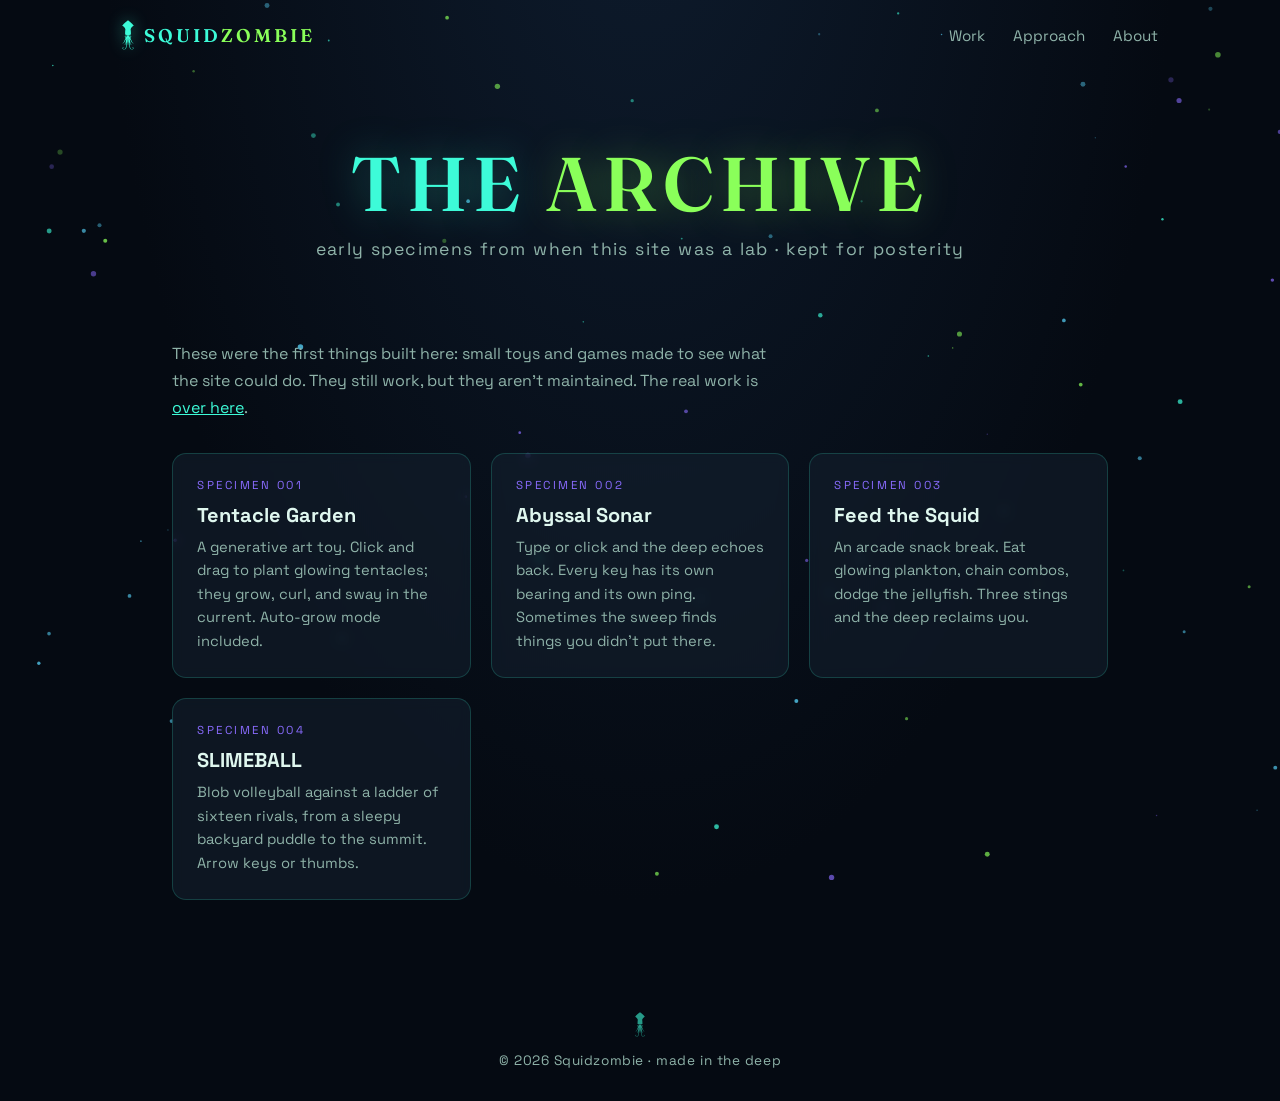
==== experiments/index.html @ 4d89b8b9 "Redesign homepage as a portfolio with a classic squid logo The homepage now leads with the work inst" ====
<!DOCTYPE html>
<html lang="en">
<head>
  <meta charset="UTF-8">
  <meta name="viewport" content="width=device-width, initial-scale=1.0">
  <title>The archive — SQUIDZOMBIE</title>
  <meta name="description" content="Early experiments from when squidzombie.com was a lab: a generative art toy, a sonar sound toy, and two little games. Kept for posterity.">
  <meta name="robots" content="noindex">
  <link rel="preconnect" href="https://fonts.googleapis.com">
  <link rel="preconnect" href="https://fonts.gstatic.com" crossorigin>
  <link href="https://fonts.googleapis.com/css2?family=Fraunces:ital,opsz,wght@0,9..144,400..700;1,9..144,400..700&family=Space+Grotesk:wght@400;500;700&display=swap" rel="stylesheet">
  <link rel="stylesheet" href="../css/style.css">
  <link rel="icon" href="../favicon.svg" type="image/svg+xml">
  <link rel="apple-touch-icon" href="../apple-touch-icon.png">
</head>
<body>
  <canvas id="abyss" aria-hidden="true"></canvas>
  <svg class="sprite" aria-hidden="true" focusable="false">
    <!-- The Squidzombie mark (also favicon.svg). sz-body has open eye sockets; sz-mark adds the pupils. -->
    <symbol id="sz-body" viewBox="0 0 100 128"><path d="M50 2C55.5 6.5 67 14 74.2 24.4C68.6 27.4 63.2 31.6 60.9 38.8C61.9 46 62.4 53.5 62.2 60.6C58.4 62 54.2 62.7 50 62.7C45.8 62.7 41.6 62 37.8 60.6C37.6 53.5 38.1 46 39.1 38.8C36.8 31.6 31.4 27.4 25.8 24.4C33 14 44.5 6.5 50 2Z"/><path fill-rule="evenodd" d="M50 63.7C57.6 63.7 63.6 64.9 63.6 68.6C63.6 72 60 74.6 57.6 77.4L42.4 77.4C40 74.6 36.4 72 36.4 68.6C36.4 64.9 42.4 63.7 50 63.7ZM38.8 68.6a3.3 3.3 0 1 0 6.6 0a3.3 3.3 0 1 0 -6.6 0ZM54.6 68.6a3.3 3.3 0 1 0 6.6 0a3.3 3.3 0 1 0 -6.6 0Z"/><path d="M49.7 76.2C49.8 76.6 50 77.7 50.2 78.8C50.3 79.9 50.5 81.3 50.7 82.5C50.9 83.8 51 85.2 51.1 86.3C51.2 87.5 51.3 88.4 51.3 89.5C51.3 90.5 51.2 91.5 51.2 92.5C51.2 93.5 51.1 94.5 51.1 95.5C51.2 96.5 51.2 97.4 51.4 98.4C51.5 99.4 51.7 100.5 51.9 101.4C52.1 102.4 52.4 103.3 52.6 104.1C52.7 104.9 53 105.6 53.1 105.9L53.3 105.9L53.5 105.9C53.5 105.5 53.4 104.7 53.3 103.9C53.2 103.2 53.1 102.2 53 101.2C52.9 100.3 52.8 99.2 52.8 98.3C52.7 97.3 52.8 96.5 52.9 95.6C52.9 94.6 53.1 93.7 53.2 92.7C53.4 91.7 53.5 90.7 53.6 89.6C53.7 88.5 53.8 87.4 53.8 86.2C53.8 85 53.7 83.6 53.7 82.3C53.7 81 53.6 79.5 53.5 78.5C53.5 77.4 53.5 76.3 53.5 75.8ZM52.6 76C52.8 76.6 53.2 78 53.6 79.4C53.9 80.7 54.4 82.6 54.8 84.1C55.2 85.5 55.5 86.8 55.8 88.2C56.1 89.5 56.4 90.8 56.7 92.1C57.1 93.3 57.4 94.6 57.8 95.7C58.2 96.9 58.6 97.9 59.1 98.9C59.5 99.9 60 100.9 60.5 101.6C61.1 102.4 61.7 103 62.3 103.3C62.8 103.6 63.6 103.4 64.1 103.4C64.6 103.4 65 103.3 65.2 103.2L65.2 103L65.2 102.8C65 102.7 64.5 102.7 64.1 102.6C63.6 102.5 63.1 102.5 62.8 102.2C62.4 102 62.1 101.6 61.8 100.9C61.5 100.2 61.1 99.2 60.7 98.3C60.4 97.3 60.1 96.2 59.8 95.1C59.6 94 59.4 92.8 59.1 91.6C58.9 90.3 58.8 89 58.6 87.6C58.4 86.3 58.1 84.9 57.9 83.4C57.6 81.9 57.3 80 57.1 78.6C56.8 77.3 56.6 75.8 56.6 75.2ZM55.6 75.7C55.9 76.1 56.6 77.2 57.2 78.3C57.8 79.3 58.6 80.7 59.3 81.8C59.9 83 60.5 84.1 61.1 85.2C61.7 86.4 62.3 87.7 62.9 88.8C63.4 90 64.1 91.2 64.7 92.1C65.3 93.1 66 94 66.7 94.7C67.3 95.5 68 96.2 68.7 96.7C69.4 97.2 70.1 97.6 70.8 97.6C71.5 97.7 72.2 97.4 72.7 97.2C73.2 97 73.7 96.7 73.8 96.6L73.8 96.4L73.8 96.2C73.5 96.2 72.9 96.4 72.5 96.4C72 96.5 71.4 96.6 70.9 96.5C70.4 96.4 70.1 96.1 69.6 95.6C69.2 95.1 68.6 94.4 68.1 93.7C67.5 92.9 67 92 66.5 91.1C66 90.1 65.6 89 65.1 87.8C64.6 86.7 64.2 85.3 63.7 84.1C63.2 82.9 62.7 81.6 62.1 80.4C61.6 79.1 60.9 77.7 60.4 76.6C59.9 75.5 59.4 74.3 59.2 73.9ZM51.6 76.6C51.8 77.5 52.2 80.3 52.5 82C52.7 83.7 53 84.9 53.2 86.8C53.5 88.7 53.9 91.8 54.1 93.5C54.3 95.3 54.3 95.9 54.5 97.5C54.6 99.1 54.7 101.6 54.8 103.1C54.9 104.6 55 105.2 55.2 106.5C55.3 107.8 55.6 109.7 55.8 110.8C55.9 112 56 112.4 56.3 113.4C56.5 114.4 57.1 115.9 57.5 116.9C57.9 117.8 58.1 118.2 58.7 119C59.3 119.7 60.3 120.9 61 121.6C61.6 122.2 61.9 122.5 62.7 122.8C63.4 123.1 64.7 123.4 65.5 123.6C66.3 123.7 66.7 123.6 67.5 123.5C68.2 123.3 69.3 123 69.9 122.7C70.5 122.4 70.7 122.2 71.2 121.7C71.6 121.2 72.3 120.3 72.6 119.7C72.9 119.1 73.2 118.9 73.1 118.3C73.1 117.7 72.8 116.6 72.5 116C72.2 115.5 71.9 115.3 71.4 115C70.9 114.7 70.1 114.4 69.6 114.3C69.2 114.3 69 114.6 68.6 114.9C68.2 115.2 67.7 115.8 67.5 116.1C67.2 116.3 67.1 116.5 67 116.6L67.2 116.8L67.4 117C67.5 117 67.7 116.8 68 116.6C68.3 116.4 68.8 115.8 69.1 115.7C69.4 115.5 69.5 115.5 69.6 115.6C69.8 115.7 69.9 116 70.1 116.3C70.2 116.6 70.4 116.9 70.5 117.2C70.7 117.5 70.8 117.8 70.9 118.1C70.9 118.4 71 118.5 70.8 118.9C70.7 119.4 70.2 120.2 69.9 120.6C69.7 121 69.6 121.2 69.1 121.4C68.7 121.6 67.8 121.8 67.3 121.9C66.7 121.9 66.3 122 65.7 121.9C65.1 121.7 64.1 121.5 63.5 121.2C63 120.9 62.8 120.7 62.3 120.2C61.8 119.6 60.9 118.5 60.4 117.8C59.9 117.1 59.7 116.8 59.4 116C59.1 115.1 58.7 113.8 58.4 112.9C58.2 112 58.2 111.6 58.1 110.5C57.9 109.4 57.7 107.5 57.6 106.3C57.5 105 57.5 104.5 57.4 103C57.3 101.5 57.2 98.9 57.1 97.3C57 95.7 57.1 95.1 56.9 93.3C56.7 91.5 56.4 88.4 56.1 86.4C55.9 84.5 55.7 83.2 55.5 81.5C55.3 79.8 54.9 77.1 54.8 76.2Z"/><path transform="matrix(-1 0 0 1 100 0)" d="M49.7 76.2C49.8 76.6 50 77.7 50.2 78.8C50.3 79.9 50.5 81.3 50.7 82.5C50.9 83.8 51 85.2 51.1 86.3C51.2 87.5 51.3 88.4 51.3 89.5C51.3 90.5 51.2 91.5 51.2 92.5C51.2 93.5 51.1 94.5 51.1 95.5C51.2 96.5 51.2 97.4 51.4 98.4C51.5 99.4 51.7 100.5 51.9 101.4C52.1 102.4 52.4 103.3 52.6 104.1C52.7 104.9 53 105.6 53.1 105.9L53.3 105.9L53.5 105.9C53.5 105.5 53.4 104.7 53.3 103.9C53.2 103.2 53.1 102.2 53 101.2C52.9 100.3 52.8 99.2 52.8 98.3C52.7 97.3 52.8 96.5 52.9 95.6C52.9 94.6 53.1 93.7 53.2 92.7C53.4 91.7 53.5 90.7 53.6 89.6C53.7 88.5 53.8 87.4 53.8 86.2C53.8 85 53.7 83.6 53.7 82.3C53.7 81 53.6 79.5 53.5 78.5C53.5 77.4 53.5 76.3 53.5 75.8ZM52.6 76C52.8 76.6 53.2 78 53.6 79.4C53.9 80.7 54.4 82.6 54.8 84.1C55.2 85.5 55.5 86.8 55.8 88.2C56.1 89.5 56.4 90.8 56.7 92.1C57.1 93.3 57.4 94.6 57.8 95.7C58.2 96.9 58.6 97.9 59.1 98.9C59.5 99.9 60 100.9 60.5 101.6C61.1 102.4 61.7 103 62.3 103.3C62.8 103.6 63.6 103.4 64.1 103.4C64.6 103.4 65 103.3 65.2 103.2L65.2 103L65.2 102.8C65 102.7 64.5 102.7 64.1 102.6C63.6 102.5 63.1 102.5 62.8 102.2C62.4 102 62.1 101.6 61.8 100.9C61.5 100.2 61.1 99.2 60.7 98.3C60.4 97.3 60.1 96.2 59.8 95.1C59.6 94 59.4 92.8 59.1 91.6C58.9 90.3 58.8 89 58.6 87.6C58.4 86.3 58.1 84.9 57.9 83.4C57.6 81.9 57.3 80 57.1 78.6C56.8 77.3 56.6 75.8 56.6 75.2ZM55.6 75.7C55.9 76.1 56.6 77.2 57.2 78.3C57.8 79.3 58.6 80.7 59.3 81.8C59.9 83 60.5 84.1 61.1 85.2C61.7 86.4 62.3 87.7 62.9 88.8C63.4 90 64.1 91.2 64.7 92.1C65.3 93.1 66 94 66.7 94.7C67.3 95.5 68 96.2 68.7 96.7C69.4 97.2 70.1 97.6 70.8 97.6C71.5 97.7 72.2 97.4 72.7 97.2C73.2 97 73.7 96.7 73.8 96.6L73.8 96.4L73.8 96.2C73.5 96.2 72.9 96.4 72.5 96.4C72 96.5 71.4 96.6 70.9 96.5C70.4 96.4 70.1 96.1 69.6 95.6C69.2 95.1 68.6 94.4 68.1 93.7C67.5 92.9 67 92 66.5 91.1C66 90.1 65.6 89 65.1 87.8C64.6 86.7 64.2 85.3 63.7 84.1C63.2 82.9 62.7 81.6 62.1 80.4C61.6 79.1 60.9 77.7 60.4 76.6C59.9 75.5 59.4 74.3 59.2 73.9ZM51.6 76.6C51.8 77.5 52.2 80.3 52.5 82C52.7 83.7 53 84.9 53.2 86.8C53.5 88.7 53.9 91.8 54.1 93.5C54.3 95.3 54.3 95.9 54.5 97.5C54.6 99.1 54.7 101.6 54.8 103.1C54.9 104.6 55 105.2 55.2 106.5C55.3 107.8 55.6 109.7 55.8 110.8C55.9 112 56 112.4 56.3 113.4C56.5 114.4 57.1 115.9 57.5 116.9C57.9 117.8 58.1 118.2 58.7 119C59.3 119.7 60.3 120.9 61 121.6C61.6 122.2 61.9 122.5 62.7 122.8C63.4 123.1 64.7 123.4 65.5 123.6C66.3 123.7 66.7 123.6 67.5 123.5C68.2 123.3 69.3 123 69.9 122.7C70.5 122.4 70.7 122.2 71.2 121.7C71.6 121.2 72.3 120.3 72.6 119.7C72.9 119.1 73.2 118.9 73.1 118.3C73.1 117.7 72.8 116.6 72.5 116C72.2 115.5 71.9 115.3 71.4 115C70.9 114.7 70.1 114.4 69.6 114.3C69.2 114.3 69 114.6 68.6 114.9C68.2 115.2 67.7 115.8 67.5 116.1C67.2 116.3 67.1 116.5 67 116.6L67.2 116.8L67.4 117C67.5 117 67.7 116.8 68 116.6C68.3 116.4 68.8 115.8 69.1 115.7C69.4 115.5 69.5 115.5 69.6 115.6C69.8 115.7 69.9 116 70.1 116.3C70.2 116.6 70.4 116.9 70.5 117.2C70.7 117.5 70.8 117.8 70.9 118.1C70.9 118.4 71 118.5 70.8 118.9C70.7 119.4 70.2 120.2 69.9 120.6C69.7 121 69.6 121.2 69.1 121.4C68.7 121.6 67.8 121.8 67.3 121.9C66.7 121.9 66.3 122 65.7 121.9C65.1 121.7 64.1 121.5 63.5 121.2C63 120.9 62.8 120.7 62.3 120.2C61.8 119.6 60.9 118.5 60.4 117.8C59.9 117.1 59.7 116.8 59.4 116C59.1 115.1 58.7 113.8 58.4 112.9C58.2 112 58.2 111.6 58.1 110.5C57.9 109.4 57.7 107.5 57.6 106.3C57.5 105 57.5 104.5 57.4 103C57.3 101.5 57.2 98.9 57.1 97.3C57 95.7 57.1 95.1 56.9 93.3C56.7 91.5 56.4 88.4 56.1 86.4C55.9 84.5 55.7 83.2 55.5 81.5C55.3 79.8 54.9 77.1 54.8 76.2Z"/></symbol>
    <symbol id="sz-mark" viewBox="0 0 100 128"><use href="#sz-body" width="100" height="128"/><circle cx="42.1" cy="68.9" r="1.95"/><circle cx="57.9" cy="68.9" r="1.95"/></symbol>
  </svg>

  <header class="site-header">
    <a class="wordmark" href="../" aria-label="Squidzombie home">
      <svg class="wordmark-mark" viewBox="25 1 50 124" aria-hidden="true"><use href="#sz-mark" width="100" height="128"/></svg>
      <span class="wordmark-text">SQUID<span class="wm-zombie">ZOMBIE</span></span>
    </a>
    <nav>
      <a href="../work/">Work</a>
      <a href="../#approach">Approach</a>
      <a href="../#about">About</a>
    </nav>
  </header>

  <main>
    <section class="hero work-hero">
      <h1 class="title">THE <span class="title-zombie">ARCHIVE</span></h1>
      <p class="tagline">early specimens from when this site was a lab &middot; kept for posterity</p>
    </section>

    <section class="section">
      <p class="section-blurb">These were the first things built here: small toys and games made to see what the site could do. They still work, but they aren’t maintained. The real work is <a href="../work/">over here</a>.</p>
      <div class="card-grid">
        <a class="card" href="tentacle-garden/">
          <div class="card-tag">SPECIMEN 001</div>
          <h3>Tentacle Garden</h3>
          <p>A generative art toy. Click and drag to plant glowing tentacles; they grow, curl, and sway in the current. Auto-grow mode included.</p>
        </a>
        <a class="card" href="abyssal-sonar/">
          <div class="card-tag">SPECIMEN 002</div>
          <h3>Abyssal Sonar</h3>
          <p>Type or click and the deep echoes back. Every key has its own bearing and its own ping. Sometimes the sweep finds things you didn’t put there.</p>
        </a>
        <a class="card" href="feed-the-squid/">
          <div class="card-tag">SPECIMEN 003</div>
          <h3>Feed the Squid</h3>
          <p>An arcade snack break. Eat glowing plankton, chain combos, dodge the jellyfish. Three stings and the deep reclaims you.</p>
        </a>
        <a class="card" href="slimeball/">
          <div class="card-tag">SPECIMEN 004</div>
          <h3>SLIMEBALL</h3>
          <p>Blob volleyball against a ladder of sixteen rivals, from a sleepy backyard puddle to the summit. Arrow keys or thumbs.</p>
        </a>
      </div>
    </section>
  </main>

  <footer class="site-footer">
    <svg class="footer-mark" viewBox="25 1 50 124" aria-hidden="true"><use href="#sz-mark" width="100" height="128"/></svg>
    <p>&copy; 2026 Squidzombie &middot; made in the deep</p>
  </footer>

  <script src="../js/main.js"></script>
</body>
</html>
---- css/style.css ----
/* ── squidzombie.com ─────────────────────────────────────────────── */

:root {
  --abyss: #050a12;
  --abyss-2: #0a1220;
  --ink: #dff7ef;
  --ink-dim: #8fb3a9;
  --biolume: #3dfbd8;
  --zombie: #8aff5a;
  --violet: #8a6cff;
  --card: rgba(20, 34, 48, 0.55);
  --card-border: rgba(61, 251, 216, 0.18);
  --ember: #ff8a3d;
  --serif: "Fraunces", Georgia, "Times New Roman", serif;
}

* { margin: 0; padding: 0; box-sizing: border-box; }

html { scroll-behavior: smooth; }

body {
  background: radial-gradient(ellipse at 50% -20%, #0e1c2e 0%, var(--abyss) 60%);
  color: var(--ink);
  font-family: "Space Grotesk", system-ui, -apple-system, sans-serif;
  min-height: 100vh;
  overflow-x: hidden;
}

/* particle canvas sits behind everything */
#abyss {
  position: fixed;
  inset: 0;
  z-index: 0;
  pointer-events: none;
}

.site-header, main, .site-footer {
  position: relative;
  z-index: 1;
}

/* holds the logo <symbol>s; never rendered itself */
.sprite { position: absolute; width: 0; height: 0; overflow: hidden; }

/* ── header ─────────────────────────────────────────────────────── */

.site-header {
  display: flex;
  justify-content: space-between;
  align-items: center;
  padding: 1.25rem 2rem;
  max-width: 1100px;
  margin: 0 auto;
}

.wordmark {
  display: inline-flex;
  align-items: center;
  gap: 0.65rem;
  color: var(--biolume);
  text-decoration: none;
}

.wordmark-mark {
  width: 12px;
  height: 30px;
  fill: currentColor;
  filter: drop-shadow(0 0 8px rgba(61, 251, 216, 0.45));
  transition: transform 0.35s cubic-bezier(0.2, 0.8, 0.2, 1);
}

.wordmark:hover .wordmark-mark { transform: translateY(-3px); }

.wordmark-text {
  font-family: var(--serif);
  font-weight: 600;
  font-size: 1.15rem;
  letter-spacing: 0.16em;
}

.wm-zombie { color: var(--zombie); }

.site-header nav a {
  color: var(--ink-dim);
  text-decoration: none;
  margin-left: 1.5rem;
  font-size: 0.95rem;
  transition: color 0.2s;
}

.site-header nav a:hover { color: var(--biolume); }

/* ── hero ───────────────────────────────────────────────────────── */

.hero {
  text-align: center;
  padding: 3rem 1.5rem 5rem;
  max-width: 800px;
  margin: 0 auto;
}

.title {
  font-family: var(--serif);
  font-weight: 600;
  font-size: clamp(2.6rem, 8vw, 4.75rem);
  line-height: 1.1;
  margin-top: 1.5rem;
  color: var(--biolume);
  text-shadow: 0 0 40px rgba(61, 251, 216, 0.35);
  letter-spacing: 0.08em;
}

.title-zombie {
  color: var(--zombie);
  text-shadow: 0 0 40px rgba(138, 255, 90, 0.35);
}

.tagline {
  color: var(--ink-dim);
  margin-top: 0.75rem;
  font-size: 1.1rem;
  letter-spacing: 0.08em;
}

.cta-row {
  margin-top: 2.25rem;
  display: flex;
  gap: 1rem;
  justify-content: center;
  flex-wrap: wrap;
}

.btn {
  padding: 0.8rem 1.8rem;
  border-radius: 999px;
  text-decoration: none;
  font-weight: 500;
  letter-spacing: 0.04em;
  transition: transform 0.15s, box-shadow 0.15s;
}

.btn:hover { transform: translateY(-2px); }

.btn-primary {
  background: var(--biolume);
  color: var(--abyss);
  box-shadow: 0 0 24px rgba(61, 251, 216, 0.4);
}

.btn-primary:hover { box-shadow: 0 0 36px rgba(61, 251, 216, 0.65); }

.btn-ghost {
  color: var(--biolume);
  border: 1px solid var(--card-border);
  background: rgba(61, 251, 216, 0.05);
}

.btn-ghost:hover { border-color: var(--biolume); }

/* ── sections ───────────────────────────────────────────────────── */

.section {
  max-width: 1000px;
  margin: 0 auto;
  padding: 4rem 2rem;
}

.section h2 {
  font-size: 1.8rem;
  margin-bottom: 0.75rem;
  letter-spacing: 0.02em;
}

.section-num {
  color: var(--violet);
  font-size: 1rem;
  vertical-align: middle;
  margin-right: 0.75rem;
  letter-spacing: 0.2em;
}

.section-blurb {
  color: var(--ink-dim);
  max-width: 60ch;
  line-height: 1.7;
  margin-bottom: 2rem;
}

/* ── experiment cards (the archive) ─────────────────────────────── */

.card-grid {
  display: grid;
  grid-template-columns: repeat(auto-fill, minmax(260px, 1fr));
  gap: 1.25rem;
}

.card {
  display: block;
  background: var(--card);
  border: 1px solid var(--card-border);
  border-radius: 14px;
  padding: 1.5rem;
  text-decoration: none;
  color: var(--ink);
  backdrop-filter: blur(6px);
  transition: transform 0.2s, border-color 0.2s, box-shadow 0.2s;
}

.card:hover {
  transform: translateY(-4px);
  border-color: rgba(61, 251, 216, 0.5);
  box-shadow: 0 8px 32px rgba(61, 251, 216, 0.12);
}

.card-tag {
  font-size: 0.72rem;
  letter-spacing: 0.22em;
  color: var(--violet);
  margin-bottom: 0.6rem;
}

.card h3 { margin-bottom: 0.5rem; font-size: 1.25rem; }

.card p { color: var(--ink-dim); font-size: 0.92rem; line-height: 1.6; }

.card-empty h3 { color: var(--ink-dim); }

/* ── footer ─────────────────────────────────────────────────────── */

.site-footer {
  text-align: center;
  padding: 3rem 1.5rem 2rem;
  color: var(--ink-dim);
  font-size: 0.85rem;
  letter-spacing: 0.04em;
}

.site-footer a {
  color: var(--ink-dim);
  text-underline-offset: 3px;
  text-decoration-color: rgba(143, 179, 169, 0.4);
  transition: color 0.2s;
}

.site-footer a:hover { color: var(--biolume); }

.footer-mark {
  display: block;
  width: 10px;
  height: 25px;
  margin: 0 auto 0.9rem;
  fill: var(--biolume);
  opacity: 0.6;
}

/* ── work page ──────────────────────────────────────────────────── */

.site-header nav a[aria-current="page"] { color: var(--biolume); }

.work-hero { padding-bottom: 1rem; }

.section-blurb a { color: var(--biolume); }

.project {
  background: var(--card);
  border: 1px solid var(--card-border);
  border-radius: 22px;
  padding: 2.25rem;
  backdrop-filter: blur(6px);
  overflow: hidden;
}

/* Several projects can share a section (Shipped holds Sable and FlowTime). */
.project + .project { margin-top: 2.5rem; }
.project[id] { scroll-margin-top: 2rem; }

.project-head {
  display: flex;
  gap: 1.5rem;
  align-items: center;
  flex-wrap: wrap;
}

.app-icon {
  width: 112px;
  height: 112px;
  border-radius: 25px;
  flex-shrink: 0;
  box-shadow: 0 0 32px rgba(61, 251, 216, 0.22);
}

.project-title { font-size: 2rem; margin-bottom: 0.4rem; }

.project-lede { font-size: 1.1rem; line-height: 1.6; max-width: 52ch; }

.project-meta {
  color: var(--ink-dim);
  font-size: 0.85rem;
  margin-top: 0.5rem;
  letter-spacing: 0.04em;
}

.project-label {
  color: var(--violet);
  font-size: 0.75rem;
  font-weight: 500;
  letter-spacing: 0.22em;
  text-transform: uppercase;
  margin: 3rem 0 1.1rem;
}

/* ── screenshot showcase: 3D coverflow + ambient glow ── */

.showcase {
  --w: clamp(176px, 24vw, 244px);
  position: relative;
  margin: 1.5rem -2.25rem 0;
  padding-top: 1.5rem;
}

.showcase-glow {
  position: absolute;
  left: 50%;
  top: 0;
  width: calc(var(--w) * 2.6);
  height: calc(var(--w) * 2.3);
  transform: translateX(-50%);
  pointer-events: none;
}

.showcase-glow img {
  position: absolute;
  inset: 0;
  width: 100%;
  height: 100%;
  object-fit: cover;
  filter: blur(70px) saturate(1.8);
  opacity: 0;
  transition: opacity 0.9s ease;
}

.showcase-glow img.on { opacity: 0.32; }

.showcase-stage {
  position: relative;
  height: calc(var(--w) * 2.172 + 2.5rem);
  perspective: 1300px;
  transform-style: preserve-3d;
  touch-action: pan-y;
  cursor: grab;
  user-select: none;
  -webkit-user-select: none;
  outline: none;
}

.showcase-stage.dragging { cursor: grabbing; }

.showcase-stage:focus-visible .slide.is-active .slide-card {
  outline: 2px solid var(--biolume);
  outline-offset: 6px;
}

.slide {
  position: absolute;
  left: 50%;
  top: 1rem;
  width: var(--w);
  margin: 0 0 0 calc(var(--w) / -2);
  transition:
    transform 0.65s cubic-bezier(0.2, 0.8, 0.2, 1),
    filter 0.65s cubic-bezier(0.2, 0.8, 0.2, 1),
    opacity 0.65s ease;
  will-change: transform, filter;
}

.slide-card {
  position: relative;
  border-radius: calc(var(--w) * 0.13);
  overflow: hidden;
  transform: rotateX(var(--ty, 0deg)) rotateY(var(--tx, 0deg));
  transition: transform 0.5s cubic-bezier(0.2, 0.8, 0.2, 1), box-shadow 0.5s;
  box-shadow:
    0 30px 60px -24px rgba(0, 0, 0, 0.8),
    0 0 0 1px rgba(255, 255, 255, 0.08);
}

.slide-card.tilting { transition: transform 0.12s linear, box-shadow 0.5s; }

.slide-card img {
  display: block;
  width: 100%;
  height: auto;
  pointer-events: none;
  -webkit-user-drag: none;
}

/* glass glare that follows the cursor on the front card */
.slide-card::after {
  content: "";
  position: absolute;
  inset: 0;
  border-radius: inherit;
  background: radial-gradient(
    circle at var(--gx, 30%) var(--gy, 0%),
    rgba(255, 255, 255, 0.28),
    transparent 50%
  );
  opacity: 0;
  transition: opacity 0.4s;
  pointer-events: none;
}

.slide.is-active .slide-card {
  box-shadow:
    0 40px 80px -24px rgba(0, 0, 0, 0.85),
    0 0 0 1px rgba(61, 251, 216, 0.28),
    0 0 60px rgba(61, 251, 216, 0.14);
}

.slide.is-active .slide-card.tilting::after { opacity: 1; }

.showcase-nav {
  position: absolute;
  top: calc(2.5rem + var(--w) * 1.086);
  z-index: 200;
  width: 50px;
  height: 50px;
  display: grid;
  place-items: center;
  border-radius: 50%;
  border: 1px solid rgba(255, 255, 255, 0.14);
  background: rgba(10, 18, 32, 0.45);
  backdrop-filter: blur(14px) saturate(1.5);
  -webkit-backdrop-filter: blur(14px) saturate(1.5);
  color: var(--ink);
  cursor: pointer;
  transform: translateY(-50%);
  transition: background 0.2s, border-color 0.2s, opacity 0.2s, transform 0.2s;
}

.showcase-nav svg {
  width: 22px;
  height: 22px;
  fill: none;
  stroke: currentColor;
  stroke-width: 2;
  stroke-linecap: round;
  stroke-linejoin: round;
}

.showcase-nav:hover:not(:disabled) {
  border-color: var(--biolume);
  background: rgba(61, 251, 216, 0.12);
  transform: translateY(-50%) scale(1.06);
}

.showcase-nav:disabled { opacity: 0.2; cursor: default; }

.showcase-nav.prev { left: 1.25rem; }
.showcase-nav.next { right: 1.25rem; }

.showcase-foot {
  position: relative;
  display: flex;
  align-items: flex-end;
  justify-content: space-between;
  gap: 1rem;
  padding: 0.5rem 2.25rem 0;
}

.showcase-count {
  color: var(--violet);
  font-size: 0.75rem;
  letter-spacing: 0.22em;
  font-variant-numeric: tabular-nums;
}

.showcase-caption {
  margin-top: 0.3rem;
  font-size: 1.05rem;
  font-weight: 500;
}

.showcase-caption.swap { animation: caption-in 0.5s ease; }

@keyframes caption-in {
  from { opacity: 0; transform: translateY(6px); filter: blur(4px); }
  to   { opacity: 1; transform: none; filter: none; }
}

.showcase-dots { display: flex; gap: 0.45rem; padding-bottom: 0.35rem; }

.showcase-dot {
  width: 8px;
  height: 8px;
  padding: 0;
  border: 0;
  border-radius: 99px;
  background: rgba(223, 247, 239, 0.25);
  cursor: pointer;
  transition: width 0.35s cubic-bezier(0.2, 0.8, 0.2, 1), background 0.35s;
}

.showcase-dot[aria-current="true"] {
  width: 28px;
  background: var(--biolume);
  box-shadow: 0 0 12px rgba(61, 251, 216, 0.7);
}

/* ── feature tiles ── */

.feature-grid {
  display: grid;
  grid-template-columns: repeat(3, 1fr);
  gap: 1rem;
}

.feature {
  position: relative;
  padding: 1.4rem 1.3rem 1.3rem;
  border-radius: 16px;
  border: 1px solid rgba(61, 251, 216, 0.1);
  background: linear-gradient(160deg, rgba(61, 251, 216, 0.06), rgba(138, 108, 255, 0.03) 60%, transparent);
  transition: border-color 0.25s, transform 0.25s;
}

.feature:hover { border-color: rgba(61, 251, 216, 0.35); transform: translateY(-3px); }

.feature-icon {
  width: 34px;
  height: 34px;
  padding: 6px;
  margin-bottom: 0.9rem;
  border-radius: 10px;
  background: rgba(61, 251, 216, 0.1);
  fill: none;
  stroke: var(--biolume);
  stroke-width: 1.7;
  stroke-linecap: round;
  stroke-linejoin: round;
  filter: drop-shadow(0 0 6px rgba(61, 251, 216, 0.45));
}

.feature h5 { font-size: 1.02rem; margin-bottom: 0.35rem; }

.feature p { color: var(--ink-dim); font-size: 0.9rem; line-height: 1.55; }

/* ── privacy band ── */

.refusal {
  display: grid;
  grid-template-columns: minmax(220px, 0.8fr) 1.2fr;
  gap: 2rem;
  align-items: center;
  margin-top: 1.75rem;
  padding: 1.75rem 2rem;
  border-radius: 18px;
  background:
    linear-gradient(var(--abyss-2), var(--abyss-2)) padding-box,
    linear-gradient(120deg, rgba(138, 255, 90, 0.6), rgba(61, 251, 216, 0.25), rgba(138, 108, 255, 0.6)) border-box;
  border: 1px solid transparent;
}

.refusal-kicker {
  display: block;
  color: var(--ink-dim);
  font-size: 0.72rem;
  letter-spacing: 0.2em;
  text-transform: uppercase;
}

.refusal-badge strong {
  display: block;
  margin: 0.35rem 0 0.9rem;
  font-size: clamp(1.6rem, 3.4vw, 2.2rem);
  line-height: 1.1;
  color: var(--zombie);
  text-shadow: 0 0 28px rgba(138, 255, 90, 0.45);
}

.refusal-list {
  list-style: none;
  display: grid;
  grid-template-columns: repeat(auto-fit, minmax(190px, 1fr));
  gap: 0.6rem 1.5rem;
}

.refusal-list li {
  display: flex;
  gap: 0.6rem;
  align-items: baseline;
  line-height: 1.45;
}

.refusal-list li::before {
  content: "✕";
  color: var(--violet);
  font-size: 0.8rem;
  font-weight: 700;
}

/* ── how it is built ── */

.built {
  display: grid;
  grid-template-columns: 1fr 1fr;
  gap: 2.5rem;
  align-items: start;
}

.built-story p { color: var(--ink-dim); line-height: 1.75; }

.built-story p + p { margin-top: 1rem; }

.spec { border-top: 1px solid var(--card-border); }

.spec div {
  display: grid;
  grid-template-columns: 6.5rem 1fr;
  gap: 1rem;
  padding: 0.7rem 0;
  border-bottom: 1px solid var(--card-border);
}

.spec dt {
  color: var(--violet);
  font-size: 0.72rem;
  letter-spacing: 0.18em;
  text-transform: uppercase;
  padding-top: 0.2rem;
}

.spec dd { font-size: 0.95rem; line-height: 1.5; }

.project-ctas { justify-content: flex-start; margin-top: 2.5rem; }

@media (max-width: 860px) {
  .feature-grid { grid-template-columns: repeat(2, 1fr); }
  .refusal, .built { grid-template-columns: 1fr; gap: 1.5rem; }
}

@media (max-width: 600px) {
  /* three nav links do not fit beside the wordmark: stack them */
  .site-header { flex-direction: column; gap: 0.6rem; padding: 1rem 1.25rem; }
  .site-header nav a { margin: 0 0.7rem; }
  .project { padding: 1.4rem; }
  .app-icon { width: 88px; height: 88px; border-radius: 20px; }
  .project-title { font-size: 1.6rem; }
  .showcase { --w: 58vw; margin: 1rem -1.4rem 0; }
  .showcase-nav { width: 42px; height: 42px; }
  .showcase-nav.prev { left: 0.5rem; }
  .showcase-nav.next { right: 0.5rem; }
  .showcase-foot { flex-direction: column; align-items: center; text-align: center; padding: 0.5rem 1.4rem 0; }
  .feature-grid { grid-template-columns: 1fr; }
  .refusal { padding: 1.4rem; }
}

@media (prefers-reduced-motion: reduce) {
  .slide, .slide-card, .showcase-glow img, .showcase-dot { transition: none; }
  .showcase-caption.swap { animation: none; }
}

/* ── work page: in-progress project (Squid) ─────────────────────── */
/* Sable wears the site's teal; Squid wears its violet. */

.project-wip {
  background:
    radial-gradient(ellipse at 100% 0%, rgba(138, 108, 255, 0.12), transparent 55%),
    var(--card);
  border-color: rgba(138, 108, 255, 0.25);
}

.project-wip .card-tag { color: var(--violet); }

.wip-mark {
  width: 112px;
  height: 112px;
  flex-shrink: 0;
  display: grid;
  place-items: center;
  border-radius: 25px;
  border: 1px solid rgba(138, 108, 255, 0.35);
  background: radial-gradient(circle at 50% 42%, rgba(138, 108, 255, 0.35), rgba(10, 18, 32, 0.95) 70%);
  box-shadow: 0 0 32px rgba(138, 108, 255, 0.25);
}

/* a slow pulse: something alive, mid-thought */
.wip-mark span {
  width: 34px;
  height: 34px;
  border-radius: 50%;
  background: radial-gradient(circle at 38% 34%, #ffffff, var(--biolume) 42%, #1a7a66);
  animation: wip-breathe 3.4s ease-in-out infinite;
}

@keyframes wip-breathe {
  0%, 100% { transform: scale(0.86); box-shadow: 0 0 12px rgba(61, 251, 216, 0.45); }
  50%      { transform: scale(1);    box-shadow: 0 0 36px rgba(61, 251, 216, 0.9); }
}

.wip-intro {
  display: grid;
  grid-template-columns: 1fr 1.05fr;
  gap: 2rem;
  align-items: start;
  margin-top: 1.75rem;
}

.wip-intro > p { color: var(--ink-dim); font-size: 1.02rem; line-height: 1.8; }

/* ── the illustrated ledger ── */

.ledger {
  margin: 0;
  padding: 0.9rem;
  border-radius: 16px;
  border: 1px solid rgba(138, 108, 255, 0.3);
  background: rgba(5, 10, 18, 0.78);
  box-shadow: inset 0 0 36px rgba(138, 108, 255, 0.08);
  font-family: "JetBrains Mono", ui-monospace, SFMono-Regular, Consolas, monospace;
  font-size: 0.74rem;
}

.ledger-bar {
  display: flex;
  align-items: center;
  gap: 0.5rem;
  margin-bottom: 0.75rem;
  color: var(--ink-dim);
  font-size: 0.64rem;
  letter-spacing: 0.2em;
  text-transform: uppercase;
}

.ledger-live {
  width: 7px;
  height: 7px;
  border-radius: 50%;
  background: var(--zombie);
  box-shadow: 0 0 8px var(--zombie);
  animation: ledger-blink 1.6s ease-in-out infinite;
}

@keyframes ledger-blink { 50% { opacity: 0.25; } }

/* the chain: a rail running behind the entries */
.ledger-list {
  position: relative;
  list-style: none;
}

.ledger-list::before {
  content: "";
  position: absolute;
  left: 1.05rem;
  top: 0;
  bottom: 0;
  width: 2px;
  background: linear-gradient(var(--violet), var(--biolume));
  opacity: 0.55;
}

.ledger-entry {
  position: relative;
  max-height: 6rem;
  margin-top: 0.55rem;
  padding: 0.55rem 0.75rem;
  overflow: hidden;
  border-radius: 10px;
  border: 1px solid rgba(61, 251, 216, 0.12);
  background: #0c1724;
}

.ledger-entry:first-child { margin-top: 0; }

.ledger-meta {
  display: flex;
  gap: 0.75rem;
  color: var(--ink-dim);
  white-space: nowrap;
  overflow: hidden;
}

.ledger-meta b { color: var(--ink); font-weight: 500; }

.ledger-n { color: var(--violet); }

.ledger-fix { color: var(--zombie); }

.ledger-text {
  margin: 0.3rem 0;
  color: var(--ink);
  font-size: 0.78rem;
  white-space: nowrap;
  overflow: hidden;
  text-overflow: ellipsis;
}

.is-private .ledger-text { color: var(--ink-dim); font-style: italic; }

.is-private .ledger-text::before { content: "🔒 "; font-style: normal; }

.ledger-hash {
  display: flex;
  justify-content: space-between;
  gap: 0.5rem;
  color: rgba(143, 179, 169, 0.65);
  font-size: 0.68rem;
}

.ledger-hash b { color: var(--biolume); font-weight: 500; }

.ledger-entry.is-new {
  animation:
    ledger-in 0.7s cubic-bezier(0.2, 0.8, 0.2, 1),
    ledger-glow 1.8s ease;
}

.ledger-entry.is-leaving { animation: ledger-out 0.6s ease forwards; }

@keyframes ledger-in {
  from {
    opacity: 0;
    transform: translateY(14px) scale(0.98);
    max-height: 0;
    margin-top: 0;
    padding-top: 0;
    padding-bottom: 0;
  }
}

@keyframes ledger-glow {
  from {
    border-color: var(--biolume);
    box-shadow: 0 0 18px rgba(61, 251, 216, 0.35);
  }
}

@keyframes ledger-out {
  to {
    opacity: 0;
    transform: translateY(-8px);
    max-height: 0;
    margin-top: 0;
    padding-top: 0;
    padding-bottom: 0;
    border-width: 0;
  }
}

.ledger figcaption {
  margin-top: 0.8rem;
  color: var(--ink-dim);
  font-family: "Space Grotesk", system-ui, sans-serif;
  font-size: 0.74rem;
  line-height: 1.5;
}

/* ── why it's different: lead tile spans the row ── */

.feature-wide { grid-column: 1 / -1; }

.feature-wide p { max-width: 80ch; }

.project-wip .feature {
  border-color: rgba(138, 108, 255, 0.14);
  background: linear-gradient(160deg, rgba(138, 108, 255, 0.08), rgba(61, 251, 216, 0.02) 60%, transparent);
}

.project-wip .feature:hover { border-color: rgba(138, 108, 255, 0.45); }

.project-wip .feature-icon {
  stroke: #b3a2ff;
  background: rgba(138, 108, 255, 0.14);
  filter: drop-shadow(0 0 6px rgba(138, 108, 255, 0.55));
}

/* ── how it's being built ── */

.process {
  display: grid;
  grid-template-columns: 1.6fr 0.9fr;
  gap: 2rem;
  align-items: start;
}

.process-steps {
  list-style: none;
  counter-reset: step;
  display: grid;
  gap: 1.4rem;
}

.process-steps li {
  position: relative;
  padding-left: 3.6rem;
  counter-increment: step;
}

.process-steps li::before {
  content: counter(step, decimal-leading-zero);
  position: absolute;
  left: 0;
  top: -0.35rem;
  font-size: 1.9rem;
  font-weight: 700;
  line-height: 1;
  color: transparent;
  -webkit-text-stroke: 1px var(--violet);
}

.process-steps h5 { font-size: 1.02rem; margin-bottom: 0.35rem; }

.process-steps p { color: var(--ink-dim); font-size: 0.93rem; line-height: 1.65; }

.stat {
  padding: 1.6rem;
  border-radius: 18px;
  border: 1px solid rgba(138, 108, 255, 0.3);
  background:
    radial-gradient(circle at 25% 0%, rgba(138, 108, 255, 0.28), transparent 70%),
    rgba(10, 18, 32, 0.6);
}

.stat-num {
  display: block;
  font-size: clamp(2.6rem, 6vw, 3.6rem);
  font-weight: 700;
  line-height: 1;
  background: linear-gradient(120deg, var(--biolume), var(--violet));
  -webkit-background-clip: text;
  background-clip: text;
  color: transparent;
}

.stat-label {
  display: block;
  margin-top: 0.5rem;
  font-size: 0.75rem;
  letter-spacing: 0.16em;
  text-transform: uppercase;
}

.stat p { margin-top: 0.8rem; color: var(--ink-dim); font-size: 0.88rem; line-height: 1.6; }

/* ── the hard parts ── */

.hard-grid {
  display: grid;
  grid-template-columns: repeat(3, 1fr);
  gap: 1rem;
}

.hard-card {
  position: relative;
  padding: 1.4rem;
  overflow: hidden;
  border-radius: 16px;
  border: 1px solid rgba(138, 108, 255, 0.18);
  background: rgba(10, 18, 32, 0.55);
}

.hard-card::before {
  content: "";
  position: absolute;
  left: 0;
  right: 0;
  top: 0;
  height: 2px;
  background: linear-gradient(90deg, var(--violet), var(--biolume), transparent);
}

.hard-card h5 { font-size: 1.02rem; margin-bottom: 0.45rem; }

.hard-card p { color: var(--ink-dim); font-size: 0.92rem; line-height: 1.65; }

/* ── where it is now: a progress track ── */

.wip-now { max-width: 72ch; margin-bottom: 1.75rem; color: var(--ink-dim); line-height: 1.75; }

.roadmap {
  --done: 4;   /* steps built */
  --steps: 7;
  position: relative;
  list-style: none;
  display: grid;
  grid-template-columns: repeat(var(--steps), 1fr);
}

.roadmap::before,
.roadmap::after {
  content: "";
  position: absolute;
  top: 8px;
  left: calc(100% / var(--steps) / 2);
  height: 2px;
}

.roadmap::before {
  right: calc(100% / var(--steps) / 2);
  background: rgba(143, 179, 169, 0.2);
}

.roadmap::after {
  width: calc(100% / var(--steps) * var(--done));
  background: linear-gradient(90deg, var(--biolume), var(--violet));
  box-shadow: 0 0 10px rgba(61, 251, 216, 0.5);
}

.roadmap li {
  position: relative;
  z-index: 1;
  display: flex;
  flex-direction: column;
  align-items: center;
  gap: 0.5rem;
  padding: 0 0.3rem;
  text-align: center;
}

.roadmap-dot {
  width: 18px;
  height: 18px;
  flex-shrink: 0;
  display: grid;
  place-items: center;
  border-radius: 50%;
  border: 2px solid rgba(143, 179, 169, 0.35);
  background: var(--abyss-2);
}

.roadmap .done .roadmap-dot {
  border-color: var(--biolume);
  background: var(--biolume);
  box-shadow: 0 0 10px rgba(61, 251, 216, 0.6);
}

.roadmap .done .roadmap-dot::after {
  content: "";
  width: 6px;
  height: 3px;
  margin-top: -2px;
  border-left: 2px solid var(--abyss);
  border-bottom: 2px solid var(--abyss);
  transform: rotate(-45deg);
}

.roadmap .now .roadmap-dot {
  border-color: var(--violet);
  background: var(--violet);
  animation: roadmap-pulse 2s ease-out infinite;
}

@keyframes roadmap-pulse {
  0%   { box-shadow: 0 0 0 0 rgba(138, 108, 255, 0.6); }
  100% { box-shadow: 0 0 0 12px rgba(138, 108, 255, 0); }
}

.roadmap-name { font-size: 0.86rem; line-height: 1.35; }

.roadmap li:not(.done):not(.now) .roadmap-name { color: var(--ink-dim); }

.roadmap .now .roadmap-name { font-weight: 700; }

.roadmap-state {
  color: var(--ink-dim);
  font-size: 0.64rem;
  letter-spacing: 0.16em;
  text-transform: uppercase;
}

.roadmap .done .roadmap-state { color: var(--biolume); }

.roadmap .now .roadmap-state { color: #b3a2ff; }

@media (max-width: 860px) {
  .wip-intro, .process { grid-template-columns: 1fr; }
  .hard-grid { grid-template-columns: 1fr; }

  /* the track turns vertical: each step draws its link to the next */
  .roadmap { grid-template-columns: 1fr; }
  .roadmap::before,
  .roadmap::after { display: none; }
  .roadmap li {
    display: grid;
    grid-template-columns: 18px 1fr auto;
    align-items: start;
    gap: 0.9rem;
    padding: 0.5rem 0;
    text-align: left;
  }
  .roadmap li:not(:last-child)::before {
    content: "";
    position: absolute;
    left: 8px;
    top: calc(0.5rem + 9px);
    width: 2px;
    height: 100%;
    background: rgba(143, 179, 169, 0.2);
  }
  .roadmap li.done::before {
    background: linear-gradient(var(--biolume), var(--violet));
    box-shadow: 0 0 8px rgba(61, 251, 216, 0.45);
  }
}

@media (max-width: 600px) {
  .wip-mark { width: 88px; height: 88px; border-radius: 20px; }
  .wip-mark span { width: 28px; height: 28px; }
  .process-steps li { padding-left: 3rem; }
}

@media (prefers-reduced-motion: reduce) {
  .wip-mark span, .ledger-live, .roadmap .now .roadmap-dot { animation: none; }
}

/* ── work page: FlowTime ────────────────────────────────────────── */
/* Sable wears teal, Squid violet; FlowTime wears its own timer orange. */

.project-flow {
  --ember: #ff8a3d;
  --ember-ink: #ffb27a;
  background:
    radial-gradient(ellipse at 100% 0%, rgba(255, 138, 61, 0.11), transparent 55%),
    var(--card);
  border-color: rgba(255, 138, 61, 0.24);
}

.project-flow .card-tag { color: var(--ember-ink); }

.project-flow .app-icon { box-shadow: 0 0 32px rgba(255, 138, 61, 0.24); }

.flow-intro { max-width: 74ch; margin-top: 1.75rem; }

.flow-intro p { color: var(--ink-dim); font-size: 1.02rem; line-height: 1.8; }

.flow-intro p + p { margin-top: 1rem; }

.project-flow .feature {
  border-color: rgba(255, 138, 61, 0.13);
  background: linear-gradient(160deg, rgba(255, 138, 61, 0.07), rgba(61, 251, 216, 0.02) 60%, transparent);
}

.project-flow .feature:hover { border-color: rgba(255, 138, 61, 0.42); }

.project-flow .feature-icon {
  stroke: var(--ember-ink);
  background: rgba(255, 138, 61, 0.13);
  filter: drop-shadow(0 0 6px rgba(255, 138, 61, 0.5));
}

.project-flow .refusal {
  background:
    linear-gradient(var(--abyss-2), var(--abyss-2)) padding-box,
    linear-gradient(120deg, rgba(255, 138, 61, 0.65), rgba(61, 251, 216, 0.25), rgba(138, 108, 255, 0.6)) border-box;
}

.project-flow .refusal-badge strong {
  color: var(--ember-ink);
  text-shadow: 0 0 28px rgba(255, 138, 61, 0.45);
}

.project-flow .slide.is-active .slide-card {
  box-shadow:
    0 40px 80px -24px rgba(0, 0, 0, 0.85),
    0 0 0 1px rgba(255, 138, 61, 0.3),
    0 0 60px rgba(255, 138, 61, 0.12);
}

.project-flow .showcase-stage:focus-visible .slide.is-active .slide-card { outline-color: var(--ember); }

.project-flow .showcase-nav:hover:not(:disabled) {
  border-color: var(--ember);
  background: rgba(255, 138, 61, 0.12);
}

.project-flow .showcase-dot[aria-current="true"] {
  background: var(--ember);
  box-shadow: 0 0 12px rgba(255, 138, 61, 0.7);
}

/* a quiet status line where Sable has its store buttons */
.project-status {
  display: inline-flex;
  align-items: center;
  gap: 0.7rem;
  margin-top: 2.5rem;
  padding: 0.7rem 1.2rem;
  border-radius: 999px;
  border: 1px solid rgba(255, 138, 61, 0.3);
  background: rgba(255, 138, 61, 0.06);
  color: var(--ink-dim);
  font-size: 0.92rem;
  line-height: 1.45;
}

.project-status strong { color: var(--ink); font-weight: 500; }

.status-dot {
  width: 8px;
  height: 8px;
  flex-shrink: 0;
  border-radius: 50%;
  background: var(--ember);
  box-shadow: 0 0 10px rgba(255, 138, 61, 0.8);
}

/* ── wide showcase: landscape desktop windows instead of phones ── */
/* Same coverflow and controls; the cards are wider and shorter, sit
   closer together and turn less. --ratio is height / width. */

.showcase-wide {
  --w: clamp(260px, 62vw, 600px);
  --ratio: 0.635;
  --spread: 0.5;
  --turn: 28;
}

.showcase-wide .showcase-glow {
  width: calc(var(--w) * 1.8);
  height: calc(var(--w) * var(--ratio) * 1.5);
}

.showcase-wide .showcase-stage {
  height: calc(var(--w) * var(--ratio) + 2.5rem);
  perspective: 1700px;
}

.showcase-wide .showcase-glow img.on { opacity: 0.26; }

.showcase-wide .slide-card { border-radius: calc(var(--w) * 0.016); }

.showcase-wide .showcase-nav { top: calc(2.5rem + var(--w) * var(--ratio) / 2); }

@media (max-width: 600px) {
  .showcase-wide { --w: 80vw; --spread: 0.56; }

  /* no room beside a wide card: the arrows sit in a row under the dots */
  .showcase-wide .showcase-foot { padding-bottom: 3.6rem; }
  .showcase-wide .showcase-nav { top: auto; bottom: 0; transform: none; }
  .showcase-wide .showcase-nav:hover:not(:disabled) { transform: scale(1.06); }
  .showcase-wide .showcase-nav.prev { left: calc(50% - 50px); }
  .showcase-wide .showcase-nav.next { right: calc(50% - 50px); }

  .project-status { border-radius: 16px; align-items: flex-start; }
  .project-status .status-dot { margin-top: 0.45rem; }
}

/* ── homepage ───────────────────────────────────────────────────── */
/* A portfolio front door. Each case wears its project's colour from the
   Work page: Sable teal, FlowTime ember, Squid violet. */

.home-hero {
  display: grid;
  grid-template-columns: 1.55fr 0.85fr;
  gap: 2.5rem;
  align-items: center;
  max-width: 1100px;
  margin: 0 auto;
  padding: 3.5rem 2rem 4.5rem;
}

.now-pill {
  display: inline-flex;
  align-items: center;
  gap: 0.6rem;
  padding: 0.45rem 1rem;
  border-radius: 999px;
  border: 1px solid rgba(138, 108, 255, 0.35);
  background: rgba(138, 108, 255, 0.08);
  color: var(--ink-dim);
  font-size: 0.85rem;
  letter-spacing: 0.02em;
  text-decoration: none;
  transition: border-color 0.2s, color 0.2s;
}

.now-pill:hover { border-color: var(--violet); color: var(--ink); }

.now-pill b { color: var(--ink); font-weight: 500; }

.now-dot {
  width: 8px;
  height: 8px;
  flex-shrink: 0;
  border-radius: 50%;
  background: var(--violet);
  animation: roadmap-pulse 2s ease-out infinite;
}

.home-title {
  margin-top: 1.4rem;
  font-family: var(--serif);
  font-weight: 600;
  font-size: clamp(2.4rem, 5.2vw, 3.75rem);
  line-height: 1.06;
  letter-spacing: -0.015em;
}

.home-title em {
  display: block;
  font-style: italic;
  font-weight: 500;
  color: var(--biolume);
  text-shadow: 0 0 36px rgba(61, 251, 216, 0.35);
}

.home-lede {
  margin-top: 1.4rem;
  max-width: 52ch;
  color: var(--ink-dim);
  font-size: 1.12rem;
  line-height: 1.7;
}

.home-hero .cta-row { justify-content: flex-start; }

/* ── the seal ── */

.seal-wrap { justify-self: center; width: min(100%, 380px); }

.seal { display: block; width: 100%; height: auto; overflow: visible; }

.seal-rim { fill: none; stroke: rgba(61, 251, 216, 0.32); stroke-width: 1; }

.seal-ring {
  transform-origin: 150px 150px;
  animation: seal-spin 120s linear infinite;
}

.seal-ring text {
  font-family: var(--serif);
  font-weight: 600;
  font-size: 14.5px;
  fill: var(--ink);
}

.seal-ring .seal-star { fill: var(--zombie); }

.seal-squid {
  fill: var(--biolume);
  animation: seal-bob 6s ease-in-out infinite;
}

@keyframes seal-spin { to { transform: rotate(360deg); } }

@keyframes seal-bob {
  0%, 100% { transform: translateY(0); }
  50%      { transform: translateY(-4px); }
}

/* ── selected work: case cards ── */

.section-blurb a { color: var(--biolume); }

.case {
  --tone: 61, 251, 216;     /* Sable teal */
  --tone-ink: var(--biolume);
  position: relative;
  display: grid;
  grid-template-columns: 1fr 1.05fr;
  gap: 2.5rem;
  align-items: center;
  padding: 2.5rem;
  border-radius: 22px;
  border: 1px solid rgba(var(--tone), 0.2);
  background:
    radial-gradient(ellipse at 100% 0%, rgba(var(--tone), 0.11), transparent 55%),
    var(--card);
  backdrop-filter: blur(6px);
  overflow: hidden;
  transition: border-color 0.3s, box-shadow 0.3s;
}

.case + .case { margin-top: 1.5rem; }

/* let wide children (the ledger's no-wrap lines) shrink instead of
   stretching the grid past the card */
.case > * { min-width: 0; }

.case:hover {
  border-color: rgba(var(--tone), 0.5);
  box-shadow: 0 24px 60px -28px rgba(var(--tone), 0.35);
}

.case-flow { --tone: 255, 138, 61; --tone-ink: #ffb27a; }
.case-squid { --tone: 138, 108, 255; --tone-ink: #b3a2ff; }

.case-flip { grid-template-columns: 1.05fr 1fr; }
.case-flip .case-visual { order: -1; }
.case-flip { background: radial-gradient(ellipse at 0% 0%, rgba(var(--tone), 0.11), transparent 55%), var(--card); }

.case-head { display: flex; align-items: center; gap: 1rem; margin-bottom: 1.2rem; }

.case-icon {
  width: 56px;
  height: 56px;
  flex-shrink: 0;
  border-radius: 13px;
  box-shadow: 0 0 24px rgba(var(--tone), 0.28);
}

.case .card-tag { margin: 0; color: var(--tone-ink); }

.case-squid .wip-mark { border-radius: 13px; }
.case-squid .wip-mark span { width: 18px; height: 18px; }

.case-title { font-size: 2rem; margin-bottom: 0.5rem; }

.case-link { color: inherit; text-decoration: none; }

/* the whole card is the link; real links inside sit above it */
.case-link::after {
  content: "";
  position: absolute;
  inset: 0;
  z-index: 1;
  border-radius: inherit;
}

.case-link:focus-visible { outline: none; }
.case:has(.case-link:focus-visible) { outline: 2px solid rgb(var(--tone)); outline-offset: 4px; }

.case-lede { max-width: 46ch; color: var(--ink-dim); font-size: 1.02rem; line-height: 1.7; }

.case-facts {
  list-style: none;
  display: flex;
  flex-wrap: wrap;
  gap: 0.5rem;
  margin-top: 1.25rem;
}

.case-facts li {
  padding: 0.35rem 0.8rem;
  border-radius: 999px;
  border: 1px solid rgba(var(--tone), 0.24);
  background: rgba(var(--tone), 0.06);
  font-size: 0.8rem;
  letter-spacing: 0.03em;
}

.case-ctas {
  display: flex;
  flex-wrap: wrap;
  align-items: center;
  gap: 0.6rem 1.4rem;
  margin-top: 1.6rem;
}

.case-cta { color: var(--tone-ink); font-weight: 500; letter-spacing: 0.03em; }

.case-cta .arrow { display: inline-block; transition: transform 0.3s; }
.case:hover .case-cta .arrow { transform: translateX(5px); }

.case-ext {
  position: relative;
  z-index: 2;
  color: var(--ink-dim);
  font-size: 0.9rem;
  text-decoration: none;
  border-bottom: 1px solid rgba(143, 179, 169, 0.35);
  transition: color 0.2s, border-color 0.2s;
}

.case-ext:hover { color: var(--ink); border-color: var(--ink); }

.case-note { color: var(--ink-dim); font-size: 0.88rem; }

/* visuals share a soft glow in the project's colour */
.case-visual { position: relative; }

.case-visual::before {
  content: "";
  position: absolute;
  inset: 10% 5%;
  border-radius: 50%;
  background: radial-gradient(closest-side, rgba(var(--tone), 0.2), transparent);
  filter: blur(30px);
  pointer-events: none;
}

.case-visual img {
  position: absolute;
  left: 50%;
  top: 50%;
  height: auto;
  box-shadow:
    0 30px 60px -24px rgba(0, 0, 0, 0.85),
    0 0 0 1px rgba(255, 255, 255, 0.08);
  transition: transform 0.7s cubic-bezier(0.2, 0.8, 0.2, 1), filter 0.7s;
}

/* Sable: three phones, fanned; they open a little more on hover */
.phones { height: 400px; }

.phones img { width: 170px; border-radius: 22px; }

.phones img:nth-child(1) { transform: translate(-50%, -50%) translateX(-100px) rotate(-9deg) scale(0.84); filter: brightness(0.7); }
.phones img:nth-child(2) { transform: translate(-50%, -50%) translateX(100px) rotate(9deg) scale(0.84); filter: brightness(0.7); }
.phones img:nth-child(3) {
  transform: translate(-50%, -50%);
  box-shadow:
    0 40px 80px -24px rgba(0, 0, 0, 0.9),
    0 0 0 1px rgba(61, 251, 216, 0.3),
    0 0 60px rgba(61, 251, 216, 0.16);
}

.case:hover .phones img:nth-child(1) { transform: translate(-50%, -50%) translateX(-122px) rotate(-12deg) scale(0.84); filter: brightness(0.85); }
.case:hover .phones img:nth-child(2) { transform: translate(-50%, -50%) translateX(122px) rotate(12deg) scale(0.84); filter: brightness(0.85); }
.case:hover .phones img:nth-child(3) { transform: translate(-50%, -50%) translateY(-6px); }

/* FlowTime: its four looks stacked like windows on a desk */
.windows { --step-x: 30px; --step-y: 24px; height: 340px; perspective: 1400px; }

.windows img {
  width: min(340px, 76%);
  border-radius: 7px;
  transform:
    translate(-50%, -50%)
    translate(calc((var(--i) - 1.5) * var(--step-x)), calc((var(--i) - 1.5) * var(--step-y)))
    rotateY(10deg);
  filter: brightness(calc(0.5 + var(--i) * 0.17));
}

.windows img:last-child {
  box-shadow:
    0 40px 80px -24px rgba(0, 0, 0, 0.9),
    0 0 0 1px rgba(255, 138, 61, 0.35),
    0 0 60px rgba(255, 138, 61, 0.14);
}

.case:hover .windows { --step-x: 36px; --step-y: 28px; }
.case:hover .windows img { filter: brightness(calc(0.62 + var(--i) * 0.13)); }

/* Squid: the live ledger from the Work page (positioned so it paints
   above the visual's glow) */
.case-squid .ledger { position: relative; }

.case-progress { margin-top: 1.25rem; }

.case-progress p { margin-top: 0.6rem; color: var(--ink-dim); font-size: 0.88rem; }

.case-progress b { color: var(--ink); font-weight: 500; }

.mini-road {
  list-style: none;
  display: grid;
  grid-template-columns: repeat(7, 1fr);
  gap: 4px;
  max-width: 300px;
}

.mini-road li { height: 6px; border-radius: 3px; background: rgba(143, 179, 169, 0.2); }

.mini-road .done {
  background: linear-gradient(90deg, var(--biolume), var(--violet));
  box-shadow: 0 0 8px rgba(61, 251, 216, 0.35);
}

.mini-road .now { background: var(--violet); animation: ledger-blink 1.8s ease-in-out infinite; }

/* ── how I build ── */

.tenets {
  display: grid;
  grid-template-columns: repeat(3, 1fr);
  gap: 1rem;
}

.tenet {
  --tone: 61, 251, 216;
  padding: 1.6rem 1.5rem 1.5rem;
  border-radius: 18px;
  border: 1px solid rgba(var(--tone), 0.14);
  background: linear-gradient(160deg, rgba(var(--tone), 0.07), rgba(138, 108, 255, 0.02) 60%, transparent);
  transition: border-color 0.25s, transform 0.25s;
}

.tenet:nth-child(2) { --tone: 255, 138, 61; }
.tenet:nth-child(3) { --tone: 138, 108, 255; }

.tenet:hover { border-color: rgba(var(--tone), 0.42); transform: translateY(-3px); }

.tenet-num {
  display: block;
  margin-bottom: 0.9rem;
  font-family: var(--serif);
  font-style: italic;
  font-weight: 500;
  font-size: 2.4rem;
  line-height: 1;
  color: transparent;
  -webkit-text-stroke: 1px rgb(var(--tone));
}

.tenet h3 { font-size: 1.08rem; margin-bottom: 0.45rem; }

.tenet p { color: var(--ink-dim); font-size: 0.92rem; line-height: 1.65; }

/* ── about ── */

.about {
  display: grid;
  grid-template-columns: 1.15fr 1fr;
  gap: 3rem;
  align-items: start;
  margin-top: 1.25rem;
}

.about-text p { color: var(--ink-dim); font-size: 1rem; line-height: 1.8; }

.about-text p + p { margin-top: 1rem; }

.about-text .about-lead {
  font-family: var(--serif);
  font-size: 1.55rem;
  line-height: 1.4;
  color: var(--ink);
}

.about .spec dt { padding-top: 0.15rem; }

.about .spec a { color: var(--biolume); text-decoration: none; }

.about .spec a:hover { text-decoration: underline; text-underline-offset: 3px; }

@media (max-width: 860px) {
  .home-hero { grid-template-columns: 1fr; gap: 1.5rem; padding-top: 1.5rem; }
  .seal-wrap { order: -1; width: min(54vw, 230px); }

  .case, .case-flip { grid-template-columns: 1fr; gap: 1.75rem; padding: 2rem; }
  .case-flip .case-visual { order: 0; }

  .tenets, .about { grid-template-columns: 1fr; }
  .about { gap: 1.75rem; }
}

@media (max-width: 600px) {
  .home-hero { padding: 1rem 1.25rem 3rem; }
  .home-lede { font-size: 1.02rem; }
  .section { padding: 3rem 1.25rem; }

  .case, .case-flip { padding: 1.4rem; }
  .case-title { font-size: 1.7rem; }

  .phones { height: 320px; }
  .phones img { width: 136px; border-radius: 18px; }
  .phones img:nth-child(1),
  .case:hover .phones img:nth-child(1) { transform: translate(-50%, -50%) translateX(-78px) rotate(-9deg) scale(0.84); }
  .phones img:nth-child(2),
  .case:hover .phones img:nth-child(2) { transform: translate(-50%, -50%) translateX(78px) rotate(9deg) scale(0.84); }

  .windows, .case:hover .windows { --step-x: 18px; --step-y: 16px; height: 230px; }

  .about-text .about-lead { font-size: 1.3rem; }
}

@media (prefers-reduced-motion: reduce) {
  .seal-ring, .seal-squid, .now-dot, .mini-road .now { animation: none; }
  .case-visual img, .case-cta .arrow, .tenet { transition: none; }
}
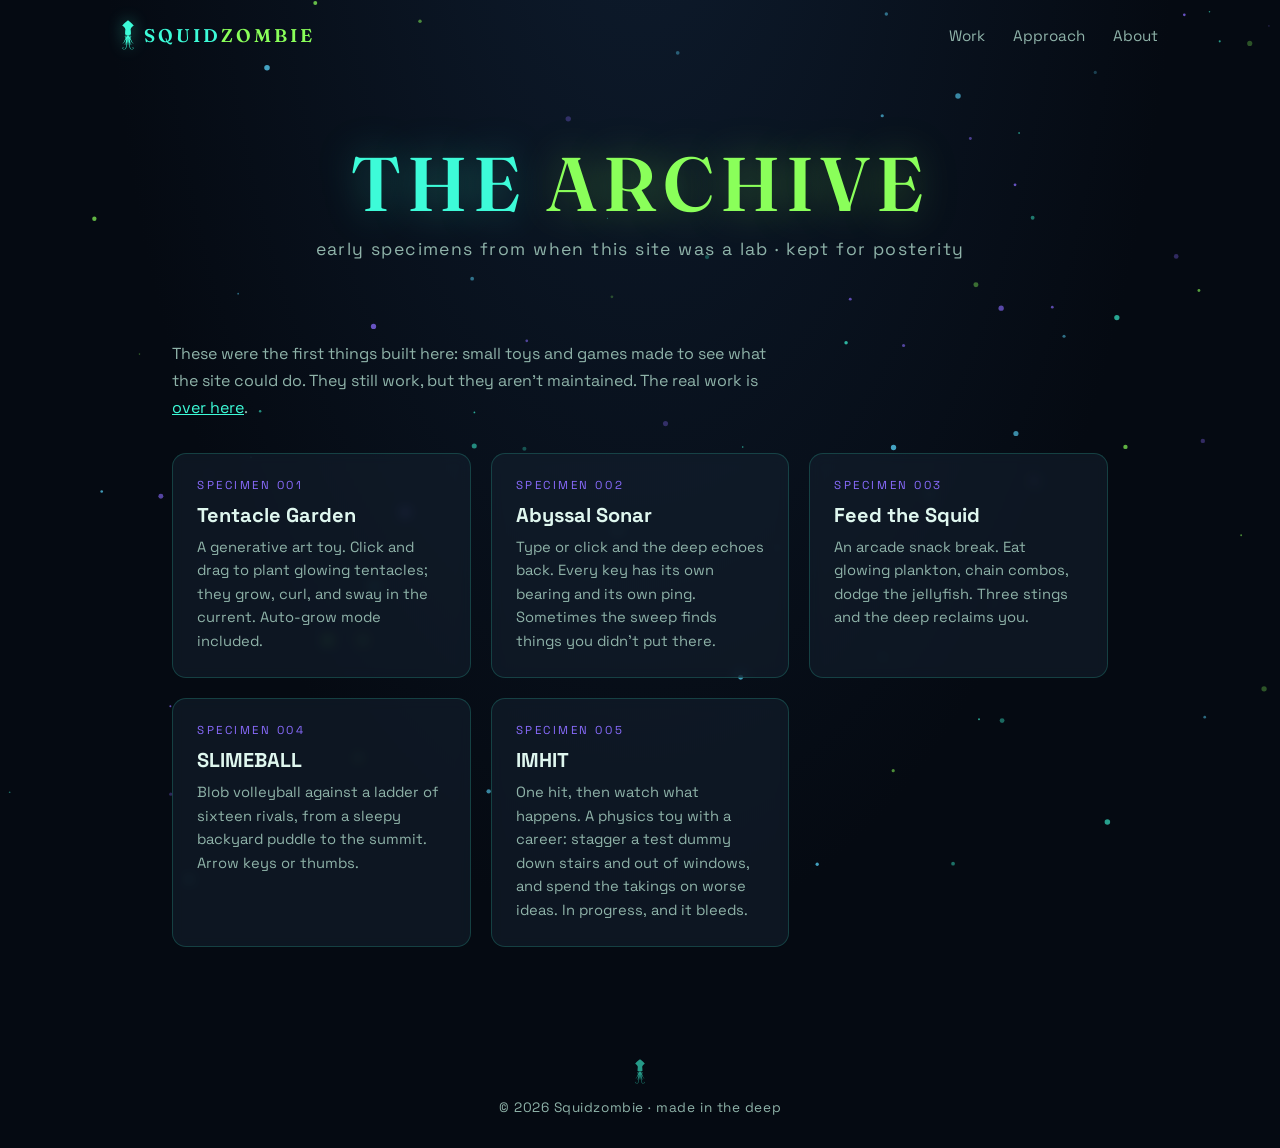
==== commit 735bd35f: "Add IMHIT to the archive Build output of the IMHIT prototype at experiments/imhit/, published from t" ====
--- a/experiments/index.html
+++ b/experiments/index.html
@@ -62,6 +62,11 @@
           <h3>SLIMEBALL</h3>
           <p>Blob volleyball against a ladder of sixteen rivals, from a sleepy backyard puddle to the summit. Arrow keys or thumbs.</p>
         </a>
+        <a class="card" href="imhit/">
+          <div class="card-tag">SPECIMEN 005</div>
+          <h3>IMHIT</h3>
+          <p>One hit, then watch what happens. A physics toy with a career: stagger a test dummy down stairs and out of windows, and spend the takings on worse ideas. In progress, and it bleeds.</p>
+        </a>
       </div>
     </section>
   </main>
--- a/css/style.css
+++ b/css/style.css
@@ -1510,7 +1510,8 @@
 .case:hover .phones img:nth-child(2) { transform: translate(-50%, -50%) translateX(122px) rotate(12deg) scale(0.84); filter: brightness(0.85); }
 .case:hover .phones img:nth-child(3) { transform: translate(-50%, -50%) translateY(-6px); }
 
-/* FlowTime: its four looks stacked like windows on a desk */
+/* FlowTime: a day with it, stacked like windows on a desk: the timer in
+   front, with the start screen, the time's-up alert and the timesheet behind */
 .windows { --step-x: 30px; --step-y: 24px; height: 340px; perspective: 1400px; }
 
 .windows img {
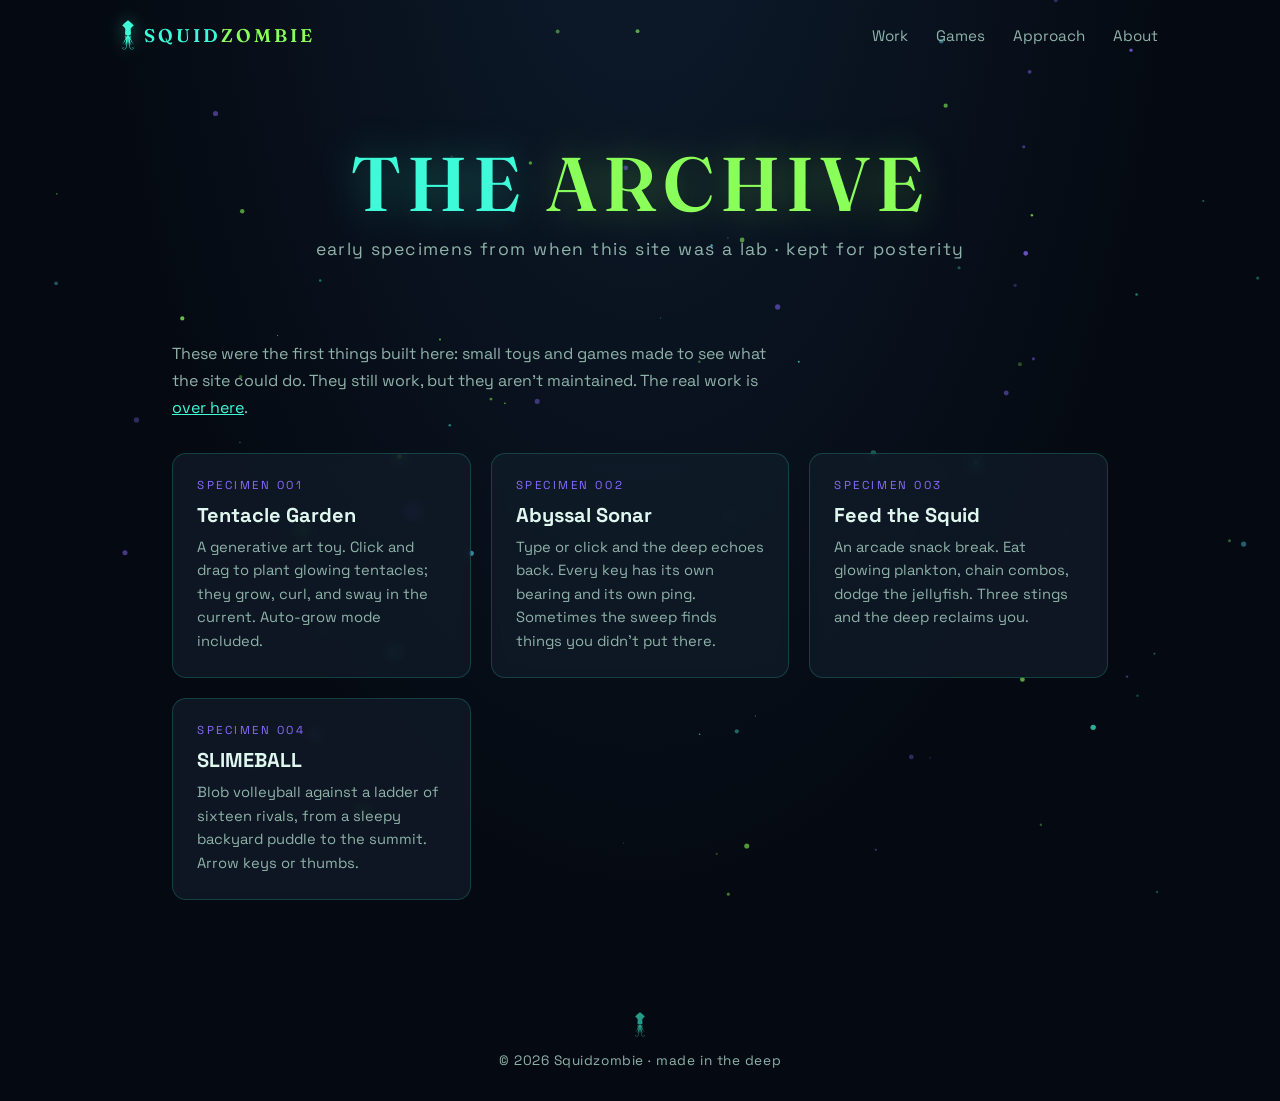
==== commit a38c2148: "Add a Games page and move IMHIT onto it New /games/ page in the header nav on every page, with IMHIT" ====
--- a/experiments/index.html
+++ b/experiments/index.html
@@ -28,6 +28,7 @@
     </a>
     <nav>
       <a href="../work/">Work</a>
+      <a href="../games/">Games</a>
       <a href="../#approach">Approach</a>
       <a href="../#about">About</a>
     </nav>
@@ -62,11 +63,6 @@
           <h3>SLIMEBALL</h3>
           <p>Blob volleyball against a ladder of sixteen rivals, from a sleepy backyard puddle to the summit. Arrow keys or thumbs.</p>
         </a>
-        <a class="card" href="imhit/">
-          <div class="card-tag">SPECIMEN 005</div>
-          <h3>IMHIT</h3>
-          <p>One hit, then watch what happens. A physics toy with a career: stagger a test dummy down stairs and out of windows, and spend the takings on worse ideas. In progress, and it bleeds.</p>
-        </a>
       </div>
     </section>
   </main>
--- a/css/style.css
+++ b/css/style.css
@@ -1385,6 +1385,7 @@
 
 .case-flow { --tone: 255, 138, 61; --tone-ink: #ffb27a; }
 .case-squid { --tone: 138, 108, 255; --tone-ink: #b3a2ff; }
+.case-imhit { --tone: 255, 122, 26; --tone-ink: #ffa866; }   /* the test dummy's safety orange */
 
 .case-flip { grid-template-columns: 1.05fr 1fr; }
 .case-flip .case-visual { order: -1; }
